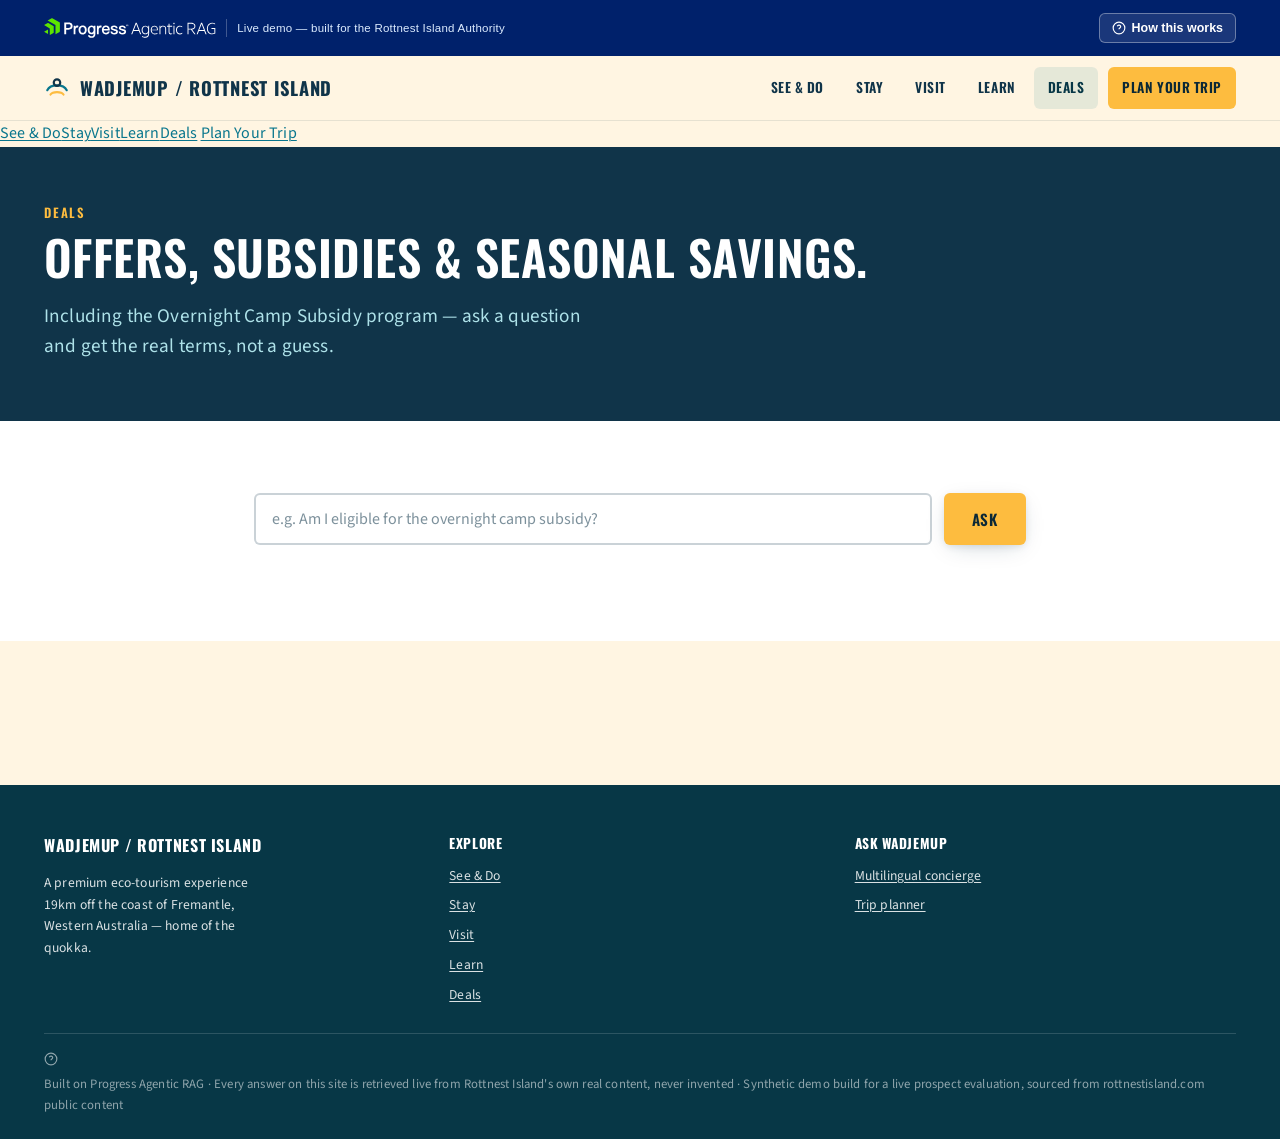
==== static/pages/deals.html @ bd9ebfb6 "Rottnest Island Authority demo: 4 verified ARAG heroes, Progress-branded chrome" ====
<!doctype html>
<html lang="en">
<head>
<meta charset="utf-8" />
<meta name="viewport" content="width=device-width, initial-scale=1" />
<title>Deals — Wadjemup / Rottnest Island</title>
<link rel="stylesheet" href="/static/brand/arag-tokens.css" />
<link rel="stylesheet" href="/static/brand/progress-header.css" />
<link rel="stylesheet" href="/static/css/rottnest.css" />
</head>
<body class="rw-body">

<section class="rw-section-navy" style="padding:56px 0 40px;">
  <div class="rw-container">
    <div class="rw-eyebrow" style="color:#FDBC3F;">Deals</div>
    <h1 class="rw-h1" style="color:white; margin-top:8px;">Offers, subsidies & seasonal savings.</h1>
    <p class="rw-lead" style="color:#AEE2E9; max-width:56ch;">Including the Overnight Camp Subsidy program — ask a question and get the real terms, not a guess.</p>
  </div>
</section>

<section class="rw-section rw-section-white">
  <div class="rw-container" style="max-width:820px;">
    <div class="rw-flex rw-gap-12">
      <input class="rw-input" id="rw-deals-q" placeholder="e.g. Am I eligible for the overnight camp subsidy?" />
      <button class="rw-btn rw-btn-primary" id="rw-deals-ask" type="button">Ask</button>
    </div>
    <div id="rw-deals-answer" class="rw-mt-24"></div>
  </div>
</section>

<section class="rw-section rw-section-sand">
  <div class="rw-container">
    <div id="rw-deals-grid" class="rw-grid rw-grid-3"></div>
  </div>
</section>

<script>window.RW_PAGE = {
  nav: 'deals',
  reveal: {
    title: 'How the Deals page works',
    what: 'Deals and subsidy questions are grounded in the island\'s own current offer and subsidy-program pages — the catalogue below lists them via /find, generated copy same as every other listing.',
    flow: [
      {label:'Your question'},
      {label:'ARAG /ask', detail:'scoped to real deals/subsidy pages'},
      {label:'Cited terms', detail:'never an invented price or eligibility rule'},
    ],
    why: 'Subsidy terms and offer conditions are exactly the kind of content that\'s costly to get wrong — grounding means the concierge can\'t improvise an eligibility rule that doesn\'t exist.',
  }
};</script>
<script src="/static/js/shared.js"></script>
<script src="/static/js/i18n.js"></script>
<script src="/static/js/ask-widget.js"></script>
<script>
  RWAsk.wire('#rw-deals-q', '#rw-deals-ask', '#rw-deals-answer', { getLang: () => 'en' });

  const grid = document.getElementById('rw-deals-grid');
  fetch('/api/catalog?q=' + encodeURIComponent('subsidy') + '&limit=20')
    .then(r => r.json())
    .then(async (subsidyData) => {
      const dealsRes = await fetch('/api/catalog?q=' + encodeURIComponent('deal') + '&limit=10');
      const dealsData = await dealsRes.json();
      const merged = [...dealsData.items, ...subsidyData.items];
      grid.innerHTML = merged.map(item => `
        <a href="/r/${item.resource_id}" class="rw-card rw-catalog-card rw-link-plain">
          <img class="rw-catalog-thumb" src="/api/thumbnail/${item.resource_id}" alt="${item.title}" loading="lazy" onerror="this.style.display='none'" />
          <div class="rw-catalog-body">
            <h3 class="rw-catalog-title">${item.title.replace(' | Rottnest Island','')}</h3>
            ${item.hook ? `<p class="rw-catalog-hook">${item.hook}</p>` : ''}
          </div>
        </a>
      `).join('') || '<p>No current deals content found.</p>';
    });
</script>
</body>
</html>
---- static/brand/arag-tokens.css ----
/* ==========================================================================
   Progress Agentic RAG — Brand Tokens
   Drop into any demo UI, HTML artifact, or landing page.
   Use the semantic tokens (--arag-*) rather than raw palette values so that
   contrast-safe pairings are preserved automatically.
   ========================================================================== */

:root {
  /* --- Raw palette: primary --- */
  --arag-blue-p1-shade: #00123C;  /* Blue P1 + 45% Shade */
  --arag-blue-p2:       #2B2BB2;  /* Pantone 2126 C */

  /* --- Raw palette: secondary --- */
  --arag-blue-p3:       #4B4BF7;  /* 2726 C */
  --arag-blue-p4:       #5777EA;  /* 2718 C */
  --arag-blue-p5:       #DCECFF;  /* 2708 C */
  --arag-green-p2:      #00B563;  /* 2251 C */
  --arag-green-p3:      #00D364;  /* 2420 C */
  --arag-green-s3:      #90EF8E;  /* 708 C  */
  --arag-green-s4:      #CDFFCA;  /* 7485 C */
  --arag-red-s3:        #FF9AA8;  /* 708 C  */
  --arag-yellow-s1:     #FFD000;  /* 109 C  */

  /* --- Raw palette: recommended backgrounds --- */
  --arag-blue-p1:       #00216B;  /* 281 C  */
  --arag-grey-s4:       #F4FAFF;

  /* --- Typography ---
     Progress Sans is TWO fonts. Display leads, Text supports.
     Arial is the only approved substitute — do not insert Helvetica,
     Inter, or a system stack as an intermediate fallback.
     Roboto Mono is for code only, never decorative. */
  --arag-font-display: "Progress Sans Display", Arial, sans-serif;
  --arag-font-text:    "Progress Sans Text", Arial, sans-serif;
  --arag-font-mono:    "Roboto Mono", monospace;

  --arag-size-display: 3.5rem;    /* 56px — Display */
  --arag-size-h1:      2.5rem;    /* 40px — Display */
  --arag-size-h2:      2rem;      /* 32px — Display */
  --arag-size-h3:      1.5rem;    /* 24px — Display */
  --arag-size-lead:    1.25rem;   /* 20px — Text; Display/Text switchover sits here */
  --arag-size-body-lg: 1.125rem;  /* 18px — Text */
  --arag-size-body:    1rem;      /* 16px — Text */
  --arag-size-caption: 0.875rem;  /* 14px — Text */

  /* Display tightens as it grows; Text loosens as it shrinks. */
  --arag-track-display: -0.02em;
  --arag-track-h1:      -0.015em;
  --arag-track-h2:      -0.01em;
  --arag-track-h3:      -0.005em;
  --arag-track-body:     0.01em;
  --arag-track-caption:  0.015em;

  --arag-lh-tight: 1.05;
  --arag-lh-head:  1.2;
  --arag-lh-body:  1.6;

  --arag-weight-light:   300;
  --arag-weight-regular: 400;
  --arag-weight-medium:  500;
  --arag-weight-bold:    700;

  /* --- Geometry: matches the Hex Loop isometric grid --- */
  --arag-angle: 30deg;
  --arag-radius: 6px;
  --arag-radius-lg: 12px;

  /* ======================================================================
     SEMANTIC TOKENS — LIGHT SURFACE (default)
     Every foreground token below clears WCAG AA on --arag-surface.
     Greens are deliberately absent from text roles: Green P2 is 2.56:1
     on this surface and Green P3 is 1.90:1. Both fail. They are fills only.
     ====================================================================== */
  --arag-surface:          var(--arag-grey-s4);
  --arag-surface-raised:   #FFFFFF;
  --arag-text:             #000000;                    /* 20.4:1 — type is black by default */
  --arag-text-muted:       #3D3D42;
  --arag-heading:          #000000;
  --arag-link:             var(--arag-blue-p2);        /*  9.55:1 — color as selective accent */
  --arag-border:           #C9D9EE;

  --arag-action-bg:        var(--arag-blue-p2);
  --arag-action-fg:        #FFFFFF;                    /* 10.04:1 */
  --arag-action-hover-bg:  var(--arag-blue-p1);

  --arag-action-alt-bg:    transparent;
  --arag-action-alt-fg:    var(--arag-blue-p2);
  --arag-action-alt-brd:   var(--arag-blue-p2);

  /* Decorative fills only — never text, never icon strokes, never borders */
  --arag-accent-fill:      var(--arag-green-p3);
  --arag-accent-fill-soft: var(--arag-green-s4);
  --arag-accent-fill-blue: var(--arag-blue-p5);

  /* Semantic states on light: dark text, tinted fill. Never rely on hue alone. */
  --arag-success-fg:       #00663A;
  --arag-success-bg:       var(--arag-green-s4);
  --arag-warning-fg:       #6B4E00;
  --arag-warning-bg:       #FFF3C2;
  --arag-error-fg:         #8C1F2E;
  --arag-error-bg:         #FFE3E7;
}

/* ========================================================================
   DARK SURFACE
   Apply to a section wrapper: <section class="arag-dark"> ... </section>
   This is where the greens earn their contrast — Green P3 is 7.34:1 here.
   ======================================================================== */
.arag-dark {
  --arag-surface:          var(--arag-blue-p1);
  --arag-surface-raised:   var(--arag-blue-p1-shade);
  --arag-text:             #FFFFFF;                    /* 14.69:1 — type is white by default */
  --arag-text-muted:       var(--arag-blue-p5);        /* 12.23:1 */
  --arag-heading:          #FFFFFF;
  --arag-link:             var(--arag-green-s3);       /* 10.44:1 */
  --arag-border:           #143A87;

  --arag-action-bg:        var(--arag-green-p3);
  --arag-action-fg:        var(--arag-blue-p1-shade);  /*  9.12:1 */
  --arag-action-hover-bg:  var(--arag-green-p2);

  --arag-action-alt-bg:    transparent;
  --arag-action-alt-fg:    var(--arag-blue-p5);
  --arag-action-alt-brd:   var(--arag-blue-p5);

  --arag-success-fg:       var(--arag-green-p3);       /*  7.34:1 */
  --arag-success-bg:       transparent;
  --arag-warning-fg:       var(--arag-yellow-s1);      /*  9.98:1 */
  --arag-warning-bg:       transparent;
  --arag-error-fg:         var(--arag-red-s3);         /*  7.30:1 */
  --arag-error-bg:         transparent;

  background: var(--arag-surface);
  color: var(--arag-text);
}

/* ========================================================================
   BASE ELEMENTS
   ======================================================================== */
body {
  font-family: var(--arag-font-text);
  font-size: var(--arag-size-body);
  letter-spacing: var(--arag-track-body);
  line-height: var(--arag-lh-body);
  background: var(--arag-surface);
  color: var(--arag-text);
  -webkit-font-smoothing: antialiased;
}

/* Headings use the Display face. Body, UI, captions use Text.
   Never mix the two inside one string. */
h1, h2, h3, h4 {
  font-family: var(--arag-font-display);
  color: var(--arag-heading);
  line-height: var(--arag-lh-head);
  margin: 0 0 0.5em;
}
h1 { font-size: var(--arag-size-h1); font-weight: var(--arag-weight-bold);   letter-spacing: var(--arag-track-h1); }
h2 { font-size: var(--arag-size-h2); font-weight: var(--arag-weight-medium); letter-spacing: var(--arag-track-h2); }
h3 { font-size: var(--arag-size-h3); font-weight: var(--arag-weight-medium); letter-spacing: var(--arag-track-h3); }

.arag-display {
  font-family: var(--arag-font-display);
  font-size: var(--arag-size-display);
  font-weight: var(--arag-weight-bold);
  line-height: var(--arag-lh-tight);
  letter-spacing: var(--arag-track-display);
  max-width: 14ch;   /* forces the tight stacked break used in brand assets */
}

/* Lead paragraph: Text face, Light weight. Do not pair Light with
   Regular inside the same block — adjacent weights never mix. */
.arag-lead {
  font-family: var(--arag-font-text);
  font-size: var(--arag-size-lead);
  font-weight: var(--arag-weight-light);
  line-height: 1.5;
}

.arag-caption {
  font-size: var(--arag-size-caption);
  letter-spacing: var(--arag-track-caption);
  line-height: 1.4;
  color: var(--arag-text-muted);
}

/* Roboto Mono is restricted to code, syntax, and CLI examples. */
code, pre, kbd, samp {
  font-family: var(--arag-font-mono);
  font-size: 0.875rem;
  line-height: 1.55;
}

a { color: var(--arag-link); text-decoration-thickness: 1px; text-underline-offset: 2px; }

.arag-btn {
  display: inline-block;
  padding: 0.75rem 1.5rem;
  font: var(--arag-weight-medium) var(--arag-size-body) / 1 var(--arag-font-text);
  border: 1px solid transparent;
  border-radius: var(--arag-radius);
  background: var(--arag-action-bg);
  color: var(--arag-action-fg);
  cursor: pointer;
  transition: background 0.15s ease;
}
.arag-btn:hover { background: var(--arag-action-hover-bg); }

.arag-btn--secondary {
  background: var(--arag-action-alt-bg);
  color: var(--arag-action-alt-fg);
  border-color: var(--arag-action-alt-brd);
}

.arag-card {
  background: var(--arag-surface-raised);
  border: 1px solid var(--arag-border);
  border-radius: var(--arag-radius-lg);
  padding: 1.5rem;
}

/* Visible focus is required — do not remove without an equivalent replacement */
:focus-visible { outline: 3px solid var(--arag-blue-p3); outline-offset: 2px; }

/* 30° diagonal field, matching the Hex Loop isometric grid.
   Used for hero sections in the reference brand assets. */
.arag-diagonal {
  background: linear-gradient(
    calc(90deg - var(--arag-angle)),
    var(--arag-blue-p1-shade) 0%,
    var(--arag-blue-p1-shade) 48%,
    var(--arag-blue-p2) 48%,
    var(--arag-blue-p2) 100%
  );
}

/* Progress Sans is proprietary and must not be redistributed. Load it only
   from an official Progress-supplied source in an authorized context; where
   that isn't possible the Arial fallback above is the compliant path.
   Do not bundle font files into shared repos or partner deliverables. */

/* ========================================================================
   LOGO
   Official artwork lives in assets/logos/ — reference those files, never
   redraw the lockup. The symbol green is #5CE500 (Progress corporate),
   NOT an Agentic RAG palette green.

   Minimum height and clear space are brand requirements, not suggestions.
   Clear space equals HALF the height of the Progress symbol: 0.422x the
   horizontal lockup height, 0.213x the stacked lockup height.
   The 75px minimum is the stricter of two conflicting published minimums
   (product-specific 75px vs. corporate 14px/46px) — use 75px.
   ======================================================================== */
--arag-logo-min-h: 75px;

.arag-logo-h,
.arag-logo-stacked {
  width: auto;
  display: block;
  height: var(--arag-logo-min-h);
  min-height: 75px;
}

/* Clear space is expressed in em so it scales with the logo height. */
.arag-logo-h       { margin: 0.422em; }
.arag-logo-stacked { margin: 0.213em; }

/* Legacy alias */
.arag-logo { min-height: 75px; height: 75px; width: auto; display: block; margin: 0.422em; }

/* ========================================================================
   HEX LOOP
   Official artwork lives in assets/hex-loop/hex-loop-rgb.svg — reference
   that file, never draw or approximate the device.

   The Hex Loop is ALWAYS cropped, bleeding off an edge of the layout.
   A complete hexagon sitting inside a slide or section is a violation.
   Crop at the container level, not by editing the SVG.
   ======================================================================== */

/* Generic crop container — overflow hidden, position relative.
   Place the Hex Loop SVG/img inside with position absolute, then
   shift it so part bleeds off the desired edge. */
.arag-hex-loop-crop {
  position: relative;
  overflow: hidden;
}

.arag-hex-loop-crop svg,
.arag-hex-loop-crop img {
  position: absolute;
  pointer-events: none;
}

/* Preset crops — use one of these on the container to position
   the Hex Loop toward a specific edge. Adjust width/top/left
   in your layout as needed; these are starting points. */
.arag-hex-loop-crop--right  svg,
.arag-hex-loop-crop--right  img { right: -30%; top: 10%;  width: 60%; }

.arag-hex-loop-crop--left   svg,
.arag-hex-loop-crop--left   img { left: -30%;  top: 10%;  width: 60%; }

.arag-hex-loop-crop--top-left svg,
.arag-hex-loop-crop--top-left img { left: -25%;  top: -25%; width: 55%; }

.arag-hex-loop-crop--bottom svg,
.arag-hex-loop-crop--bottom img { bottom: -30%; left: 20%; width: 60%; top: auto; }
---- static/brand/progress-header.css ----
/* Standing Progress Agentic RAG header (gate 2 / B2, layer 1) — always on top,
   every route. Built to progress-arag-branding tokens. Sits above the Rottnest
   Island Authority body experience beneath it. */

.progress-header {
  --progress-header-h: 56px;
  position: sticky;
  top: 0;
  z-index: 50;
  height: var(--progress-header-h);
  background: var(--arag-blue-p1);
  color: white;
  display: flex;
  align-items: center;
}
.progress-header-inner {
  width: 100%;
  max-width: 1240px;
  margin: 0 auto;
  padding: 0 24px;
  display: flex;
  align-items: center;
  justify-content: space-between;
  gap: 16px;
}
.progress-header-brand { display: flex; align-items: center; gap: 10px; }
.progress-header-logo { height: 20px; width: auto; display: block; }
.progress-header-tag {
  font-family: var(--arag-font-text);
  font-size: 0.72rem;
  color: var(--arag-blue-p5);
  letter-spacing: 0.02em;
  border-left: 1px solid rgba(255,255,255,0.25);
  padding-left: 10px;
  white-space: nowrap;
}
.progress-header-right { display: flex; align-items: center; gap: 10px; }
.progress-header-btn {
  display: inline-flex;
  align-items: center;
  gap: 6px;
  font-family: var(--arag-font-text);
  font-size: 0.78rem;
  font-weight: 600;
  color: white;
  background: rgba(255,255,255,0.1);
  border: 1px solid rgba(255,255,255,0.35);
  border-radius: 6px;
  padding: 7px 12px;
  cursor: pointer;
  white-space: nowrap;
}
.progress-header-btn:hover { background: rgba(255,255,255,0.2); }

@media (max-width: 640px) {
  .progress-header-tag { display: none; }
  .progress-header-btn span.progress-header-btn-label { display: none; }
  .progress-header-btn { padding: 7px 9px; }
}

/* --- Solution-architecture reveal modal (gate 11 / B12) --- */
.arag-reveal-overlay {
  position: fixed; inset: 0; background: rgba(0, 18, 60, 0.72);
  backdrop-filter: blur(4px); z-index: 200;
  display: none; align-items: flex-start; justify-content: center;
  padding: 40px 20px; overflow-y: auto;
}
.arag-reveal-overlay.rw-open { display: flex; }
.arag-reveal-modal {
  background: var(--arag-grey-s4);
  color: var(--arag-blue-p1-shade);
  border-radius: 16px;
  max-width: 760px;
  width: 100%;
  box-shadow: 0 30px 80px -20px rgba(0,0,0,0.5);
  overflow: hidden;
}
.arag-reveal-head {
  background: var(--arag-blue-p1);
  color: white;
  padding: 22px 28px;
  display: flex;
  align-items: center;
  justify-content: space-between;
  gap: 12px;
}
.arag-reveal-head h2 {
  font-family: var(--arag-font-display);
  font-size: 1.3rem;
  margin: 0;
}
.arag-reveal-close {
  background: rgba(255,255,255,0.12); border: none; color: white;
  width: 32px; height: 32px; border-radius: 8px; cursor: pointer; font-size: 1.1rem;
}
.arag-reveal-body { padding: 26px 28px 30px; }
.arag-reveal-section { margin-bottom: 22px; }
.arag-reveal-section h3 {
  font-family: var(--arag-font-display);
  font-size: 0.95rem;
  text-transform: uppercase;
  letter-spacing: 0.04em;
  color: var(--arag-blue-p2);
  margin: 0 0 8px;
}
.arag-reveal-section p { font-family: var(--arag-font-text); font-size: 0.95rem; line-height: 1.55; margin: 0; }
.arag-flow {
  display: flex; align-items: stretch; gap: 6px; flex-wrap: wrap;
  margin-top: 6px;
}
.arag-flow-step {
  flex: 1 1 120px;
  background: white;
  border: 1px solid var(--arag-blue-p5);
  border-radius: 10px;
  padding: 12px 14px;
  font-family: var(--arag-font-text);
  font-size: 0.82rem;
  position: relative;
}
.arag-flow-step .arag-flow-num {
  display: inline-flex; align-items: center; justify-content: center;
  width: 20px; height: 20px; border-radius: 50%;
  background: var(--arag-blue-p2); color: white; font-size: 0.68rem; font-weight: 700;
  margin-bottom: 6px;
}
.arag-flow-arrow { align-self: center; color: var(--arag-blue-p3); font-size: 1.1rem; flex: 0 0 auto; }
.arag-flow-step.arag-flow-active {
  border-color: var(--arag-green-p2);
  box-shadow: 0 0 0 2px var(--arag-green-s4);
}
@keyframes arag-flow-pulse { 0%,100% { box-shadow: 0 0 0 2px var(--arag-green-s4); } 50% { box-shadow: 0 0 0 5px var(--arag-green-s4); } }
.arag-flow-step.arag-flow-anim { animation: arag-flow-pulse 1.1s ease-in-out; }
.arag-reveal-badge {
  display: inline-flex; align-items: center; gap: 5px;
  font-family: var(--arag-font-text); font-size: 0.72rem; font-weight: 600;
  background: var(--arag-green-s4); color: #0a4d2c;
  padding: 3px 9px; border-radius: 999px; margin-top: 4px;
}
.arag-reveal-badge.arag-badge-gap { background: #FFE9C7; color: #7a4c04; }
---- static/css/rottnest.css ----
/* ==========================================================================
   Rottnest Island Authority — brand design system
   Faithful to rottnestisland.com's real palette/type/mood, rebuilt with our
   own imagery (no scraped photography/logo). This is the BODY brand — see
   brand/progress-header.css for the standing Progress Agentic RAG frame that
   sits above it on every route (gate 2 / B2).
   ========================================================================== */

@import url('https://fonts.googleapis.com/css2?family=Oswald:wght@400;500;600;700&family=Source+Sans+3:ital,wght@0,400;0,500;0,600;0,700;1,400&display=swap');

:root {
  /* --- Rottnest palette (real hex, captured from rottnestisland.com) --- */
  --rw-navy:        #103449;   /* body text / deep panels */
  --rw-teal:         #09768D;   /* secondary brand */
  --rw-teal-dark:    #0A4F65;   /* footer / dark panels */
  --rw-teal-darker:  #073746;
  --rw-sand:         #FFF5E2;   /* light sections */
  --rw-gold:         #FDBC3F;   /* primary CTA */
  --rw-orange:       #E47711;   /* secondary accent */
  --rw-teal-pale:    #AEE2E9;   /* line-art / wash */
  --rw-cyan:         #00B8BE;   /* accent */
  --rw-white:        #FFFFFF;
  --rw-ink:          #0B2836;   /* near-black for high-contrast text on sand */

  --rw-font-display: 'Oswald', 'Bebas Neue', Impact, sans-serif;
  --rw-font-body:    'Source Sans 3', 'Source Sans Pro', system-ui, sans-serif;

  --rw-radius-sm: 6px;
  --rw-radius-md: 10px;
  --rw-radius-lg: 18px;

  --rw-shadow-card: 0 6px 24px -8px rgba(16, 52, 73, 0.25), 0 2px 8px -2px rgba(16, 52, 73, 0.15);
  --rw-shadow-lift: 0 16px 40px -12px rgba(16, 52, 73, 0.35), 0 4px 12px -2px rgba(16, 52, 73, 0.2);

  --rw-container: 1240px;
}

* { box-sizing: border-box; }
html { scroll-behavior: smooth; }

body.rw-body {
  margin: 0;
  font-family: var(--rw-font-body);
  color: var(--rw-navy);
  background: var(--rw-sand);
  -webkit-font-smoothing: antialiased;
  line-height: 1.6;
}

.rw-h1, .rw-h2, .rw-h3, .rw-display, h1.rw-title, h2.rw-title, h3.rw-title {
  font-family: var(--rw-font-display);
  text-transform: uppercase;
  letter-spacing: 0.01em;
  font-weight: 600;
  line-height: 1.08;
  color: var(--rw-navy);
  margin: 0 0 0.4em;
}
.rw-display { font-size: clamp(2.4rem, 6vw, 4.6rem); font-weight: 700; letter-spacing: 0.005em; }
.rw-h1 { font-size: clamp(2rem, 4.4vw, 3rem); }
.rw-h2 { font-size: clamp(1.5rem, 3vw, 2.1rem); }
.rw-h3 { font-size: clamp(1.15rem, 2vw, 1.5rem); }

.rw-lead { font-size: 1.2rem; line-height: 1.55; color: var(--rw-teal-darker); }
.rw-body-text { font-size: 1rem; color: var(--rw-navy); }
.rw-eyebrow {
  font-family: var(--rw-font-display);
  text-transform: uppercase;
  letter-spacing: 0.14em;
  font-size: 0.8rem;
  font-weight: 600;
  color: var(--rw-orange);
}

a { color: var(--rw-teal); }
a.rw-link-plain { color: inherit; text-decoration: none; }

.rw-container { max-width: var(--rw-container); margin: 0 auto; padding: 0 24px; }
@media (max-width: 640px) { .rw-container { padding: 0 16px; } }

/* --- Buttons: limited rounding, high contrast, Progress-adjacent discipline
   applied to the Rottnest palette (B20) --- */
.rw-btn {
  display: inline-flex;
  align-items: center;
  gap: 8px;
  font-family: var(--rw-font-display);
  text-transform: uppercase;
  letter-spacing: 0.05em;
  font-weight: 600;
  font-size: 0.95rem;
  padding: 13px 26px;
  border-radius: var(--rw-radius-sm);
  border: 2px solid transparent;
  cursor: pointer;
  text-decoration: none;
  transition: transform 0.15s ease, box-shadow 0.15s ease, background 0.15s ease;
  white-space: nowrap;
}
.rw-btn:hover { transform: translateY(-1px); }
.rw-btn:active { transform: translateY(0); }
.rw-btn-primary { background: var(--rw-gold); color: var(--rw-ink); box-shadow: var(--rw-shadow-card); }
.rw-btn-primary:hover { background: #ffc85c; box-shadow: var(--rw-shadow-lift); }
.rw-btn-secondary { background: var(--rw-navy); color: var(--rw-white); }
.rw-btn-secondary:hover { background: var(--rw-teal-darker); }
.rw-btn-outline { background: transparent; border-color: var(--rw-navy); color: var(--rw-navy); }
.rw-btn-outline:hover { background: var(--rw-navy); color: var(--rw-white); }
.rw-btn-outline-light { background: transparent; border-color: rgba(255,255,255,0.7); color: var(--rw-white); }
.rw-btn-outline-light:hover { background: rgba(255,255,255,0.14); }
.rw-btn-sm { padding: 9px 18px; font-size: 0.82rem; }

/* --- Inputs: legible always (B20.2) --- */
.rw-input, .rw-select, .rw-textarea {
  font-family: var(--rw-font-body);
  font-size: 1rem;
  color: var(--rw-ink);
  background: var(--rw-white);
  border: 2px solid rgba(16, 52, 73, 0.22);
  border-radius: var(--rw-radius-sm);
  padding: 12px 16px;
  width: 100%;
}
.rw-input::placeholder, .rw-textarea::placeholder { color: rgba(16, 52, 73, 0.55); }
.rw-input:focus, .rw-select:focus, .rw-textarea:focus {
  outline: none;
  border-color: var(--rw-teal);
  box-shadow: 0 0 0 3px rgba(9, 118, 141, 0.18);
}

/* --- Cards --- */
.rw-card {
  background: var(--rw-white);
  border-radius: var(--rw-radius-md);
  box-shadow: var(--rw-shadow-card);
  overflow: hidden;
  transition: transform 0.18s ease, box-shadow 0.18s ease;
}
.rw-card:hover { transform: translateY(-4px); box-shadow: var(--rw-shadow-lift); }

.rw-chip {
  display: inline-flex;
  align-items: center;
  font-size: 0.72rem;
  font-weight: 600;
  letter-spacing: 0.03em;
  text-transform: uppercase;
  padding: 4px 10px;
  border-radius: 999px;
  background: var(--rw-teal-pale);
  color: var(--rw-teal-darker);
}
.rw-chip-gold { background: rgba(253, 188, 63, 0.25); color: #7a4c04; }

/* --- Island line-art motif (recurring decorative device) --- */
.rw-motif {
  position: absolute;
  opacity: 0.16;
  pointer-events: none;
}

/* --- Sections --- */
.rw-section { padding: 72px 0; }
.rw-section-dark { background: var(--rw-teal-darker); color: var(--rw-white); }
.rw-section-dark .rw-h1, .rw-section-dark .rw-h2, .rw-section-dark .rw-h3 { color: var(--rw-white); }
.rw-section-navy { background: var(--rw-navy); color: var(--rw-white); }
.rw-section-navy .rw-h1, .rw-section-navy .rw-h2, .rw-section-navy .rw-h3 { color: var(--rw-white); }
.rw-section-sand { background: var(--rw-sand); }
.rw-section-white { background: var(--rw-white); }

@media (max-width: 640px) { .rw-section { padding: 44px 0; } }

/* --- Nav --- */
.rw-nav {
  position: sticky;
  top: var(--progress-header-h, 56px);
  z-index: 40;
  background: rgba(255, 245, 226, 0.94);
  backdrop-filter: blur(10px);
  -webkit-backdrop-filter: blur(10px);
  border-bottom: 1px solid rgba(16, 52, 73, 0.1);
}
.rw-nav-inner { display: flex; align-items: center; justify-content: space-between; height: 64px; }
.rw-nav-brand { display: flex; align-items: center; gap: 10px; font-family: var(--rw-font-display); font-weight: 700; text-transform: uppercase; letter-spacing: 0.04em; font-size: 1.15rem; color: var(--rw-navy); text-decoration: none; }
.rw-nav-links { display: flex; align-items: center; gap: 4px; list-style: none; margin: 0; padding: 0; }
.rw-nav-links a {
  display: block;
  padding: 10px 14px;
  font-family: var(--rw-font-display);
  text-transform: uppercase;
  letter-spacing: 0.04em;
  font-size: 0.85rem;
  font-weight: 600;
  color: var(--rw-navy);
  text-decoration: none;
  border-radius: var(--rw-radius-sm);
}
.rw-nav-links a:hover, .rw-nav-links a.rw-active { background: rgba(9, 118, 141, 0.1); color: var(--rw-teal-darker); }
.rw-nav-links a.rw-cta { background: var(--rw-gold); color: var(--rw-ink); margin-left: 6px; }
.rw-nav-links a.rw-cta:hover { background: #ffc85c; }
.rw-nav-toggle { display: none; }

@media (max-width: 900px) {
  .rw-nav-links-desktop { display: none; }
  .rw-nav-toggle { display: flex; background: none; border: none; cursor: pointer; padding: 8px; color: var(--rw-navy); }
  .rw-mobile-menu {
    position: fixed;
    inset: 0;
    top: calc(var(--progress-header-h, 56px) + 64px);
    background: var(--rw-sand);
    z-index: 60;
    display: none;
    flex-direction: column;
    padding: 20px;
    overflow-y: auto;
  }
  .rw-mobile-menu.rw-open { display: flex; }
  .rw-mobile-menu a {
    font-family: var(--rw-font-display);
    text-transform: uppercase;
    letter-spacing: 0.04em;
    font-size: 1.3rem;
    font-weight: 600;
    color: var(--rw-navy);
    text-decoration: none;
    padding: 16px 8px;
    border-bottom: 1px solid rgba(16,52,73,0.12);
  }
  .rw-mobile-menu a.rw-cta { background: var(--rw-gold); color: var(--rw-ink); border-radius: var(--rw-radius-sm); text-align: center; margin-top: 12px; border-bottom: none; }
}

/* --- Footer --- */
.rw-footer { background: var(--rw-teal-darker); color: rgba(255,255,255,0.85); padding: 48px 0 24px; }
.rw-footer a { color: rgba(255,255,255,0.85); }
.rw-footer-credit {
  border-top: 1px solid rgba(255,255,255,0.15);
  margin-top: 28px;
  padding-top: 18px;
  font-size: 0.8rem;
  color: rgba(255,255,255,0.55);
  display: flex;
  align-items: center;
  gap: 8px;
  flex-wrap: wrap;
}

/* --- Grids --- */
.rw-grid { display: grid; gap: 24px; }
.rw-grid-2 { grid-template-columns: repeat(2, 1fr); }
.rw-grid-3 { grid-template-columns: repeat(3, 1fr); }
.rw-grid-4 { grid-template-columns: repeat(4, 1fr); }
@media (max-width: 960px) { .rw-grid-4 { grid-template-columns: repeat(2, 1fr); } .rw-grid-3 { grid-template-columns: repeat(2, 1fr); } }
@media (max-width: 640px) { .rw-grid-2, .rw-grid-3, .rw-grid-4 { grid-template-columns: 1fr; } }

/* --- Catalogue card (B10) --- */
.rw-catalog-card { display: flex; flex-direction: column; }
.rw-catalog-thumb { width: 100%; aspect-ratio: 16/10; object-fit: cover; background: var(--rw-teal-pale); display: block; }
.rw-catalog-body { padding: 16px 18px 18px; display: flex; flex-direction: column; gap: 8px; flex: 1; }
.rw-catalog-title { font-family: var(--rw-font-display); font-weight: 600; font-size: 1.05rem; text-transform: none; letter-spacing: 0; color: var(--rw-navy); margin: 0; }
.rw-catalog-hook { font-size: 0.92rem; color: var(--rw-teal-darker); margin: 0; }
.rw-catalog-highlights { margin: 4px 0 0; padding: 0; list-style: none; font-size: 0.85rem; color: var(--rw-navy); display: flex; flex-direction: column; gap: 3px; }
.rw-catalog-highlights li::before { content: '— '; color: var(--rw-orange); }
.rw-catalog-chips { display: flex; flex-wrap: wrap; gap: 6px; margin-top: 8px; }

/* --- Answer / assistant panel --- */
.rw-answer-panel {
  background: var(--rw-white);
  border-radius: var(--rw-radius-lg);
  box-shadow: var(--rw-shadow-card);
  padding: 28px;
  width: 100%;
}
.rw-answer-text { font-size: 1.08rem; line-height: 1.65; color: var(--rw-navy); }
.rw-answer-text p { margin: 0 0 0.9em; }
.rw-answer-text strong { color: var(--rw-teal-darker); }
.rw-sources-row {
  display: grid;
  grid-template-columns: repeat(auto-fill, minmax(220px, 1fr));
  gap: 14px;
  margin-top: 20px;
  width: 100%;
}
.rw-source-tile {
  display: block;
  background: var(--rw-sand);
  border: 1px solid rgba(16,52,73,0.1);
  border-radius: var(--rw-radius-md);
  padding: 12px 14px;
  text-decoration: none;
  color: var(--rw-navy);
  transition: box-shadow 0.15s ease, transform 0.15s ease;
}
.rw-source-tile:hover { box-shadow: var(--rw-shadow-card); transform: translateY(-2px); }
.rw-source-tile .rw-source-num {
  display: inline-flex; align-items: center; justify-content: center;
  width: 22px; height: 22px; border-radius: 50%;
  background: var(--rw-teal); color: white; font-size: 0.72rem; font-weight: 700;
  margin-bottom: 8px;
}
.rw-source-tile .rw-source-title { font-size: 0.88rem; font-weight: 600; line-height: 1.3; }

/* --- Highlighted passage on the source viewer (B23) --- */
.rw-highlight { background: rgba(253, 188, 63, 0.45); border-radius: 3px; padding: 0 2px; scroll-margin-top: 140px; }

/* --- Persona picker (See & Do) --- */
.rw-persona-row { display: flex; flex-wrap: wrap; gap: 10px; }
.rw-persona-pill {
  font-family: var(--rw-font-display);
  text-transform: uppercase;
  letter-spacing: 0.03em;
  font-size: 0.82rem;
  font-weight: 600;
  padding: 11px 18px;
  border-radius: 999px;
  border: 2px solid var(--rw-navy);
  background: transparent;
  color: var(--rw-navy);
  cursor: pointer;
}
.rw-persona-pill.rw-active { background: var(--rw-navy); color: var(--rw-white); }

/* --- Manual journey stepper (B15: manual by default) --- */
.rw-stepper { display: flex; align-items: center; gap: 8px; margin-top: 18px; }
.rw-stepper button {
  background: var(--rw-navy); color: white; border: none; border-radius: var(--rw-radius-sm);
  width: 40px; height: 40px; font-size: 1.2rem; cursor: pointer;
}
.rw-stepper button:disabled { opacity: 0.35; cursor: not-allowed; }
.rw-stepper .rw-step-dots { display: flex; gap: 6px; }
.rw-stepper .rw-dot { width: 8px; height: 8px; border-radius: 50%; background: rgba(16,52,73,0.25); }
.rw-stepper .rw-dot.rw-dot-active { background: var(--rw-orange); }

/* --- Utility --- */
.rw-flex { display: flex; }
.rw-flex-col { display: flex; flex-direction: column; }
.rw-items-center { align-items: center; }
.rw-justify-between { justify-content: space-between; }
.rw-gap-8 { gap: 8px; } .rw-gap-12 { gap: 12px; } .rw-gap-16 { gap: 16px; } .rw-gap-24 { gap: 24px; }
.rw-mt-16 { margin-top: 16px; } .rw-mt-24 { margin-top: 24px; } .rw-mt-32 { margin-top: 32px; }
.rw-relative { position: relative; }
.rw-skeleton { background: linear-gradient(90deg, rgba(16,52,73,0.06) 25%, rgba(16,52,73,0.12) 37%, rgba(16,52,73,0.06) 63%); background-size: 400% 100%; animation: rw-shimmer 1.4s ease infinite; border-radius: var(--rw-radius-sm); }
@keyframes rw-shimmer { 0% { background-position: 100% 50%; } 100% { background-position: 0 50%; } }

.rw-visually-hidden { position: absolute; width: 1px; height: 1px; overflow: hidden; clip: rect(0,0,0,0); white-space: nowrap; }

.rw-synthetic-note { font-size: 0.72rem; color: rgba(16,52,73,0.55); }
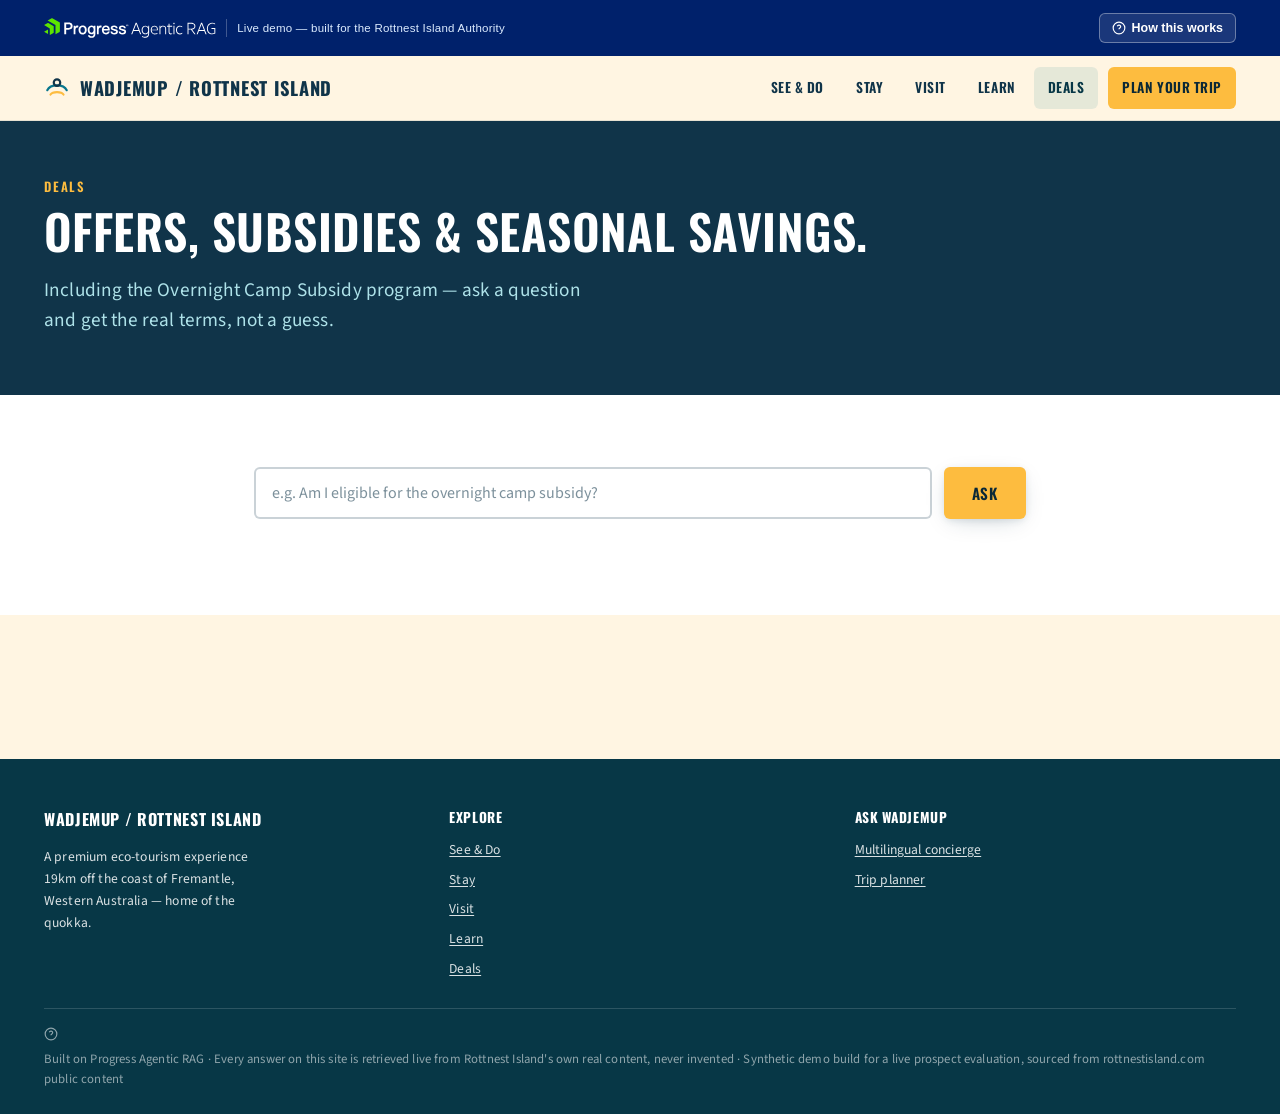
==== commit 7a1a1e4d: "Fix endpoint-name leak: lazy-fetch reveal content server-side, rename /api/ask and ask-widget.js to " ====
--- a/static/pages/deals.html
+++ b/static/pages/deals.html
@@ -34,22 +34,10 @@
   </div>
 </section>
 
-<script>window.RW_PAGE = {
-  nav: 'deals',
-  reveal: {
-    title: 'How the Deals page works',
-    what: 'Deals and subsidy questions are grounded in the island\'s own current offer and subsidy-program pages — the catalogue below lists them via /find, generated copy same as every other listing.',
-    flow: [
-      {label:'Your question'},
-      {label:'ARAG /ask', detail:'scoped to real deals/subsidy pages'},
-      {label:'Cited terms', detail:'never an invented price or eligibility rule'},
-    ],
-    why: 'Subsidy terms and offer conditions are exactly the kind of content that\'s costly to get wrong — grounding means the concierge can\'t improvise an eligibility rule that doesn\'t exist.',
-  }
-};</script>
+<script>window.RW_PAGE = { nav: 'deals', revealKey: 'deals' };</script>
 <script src="/static/js/shared.js"></script>
 <script src="/static/js/i18n.js"></script>
-<script src="/static/js/ask-widget.js"></script>
+<script src="/static/js/assistant-widget.js"></script>
 <script>
   RWAsk.wire('#rw-deals-q', '#rw-deals-ask', '#rw-deals-answer', { getLang: () => 'en' });
 
--- a/static/css/rottnest.css
+++ b/static/css/rottnest.css
@@ -199,20 +199,23 @@
 .rw-nav-links a.rw-cta:hover { background: #ffc85c; }
 .rw-nav-toggle { display: none; }
 
+/* Base rule (not just inside the media query) so the mobile menu never
+   affects desktop layout regardless of viewport-crossing timing. */
+.rw-mobile-menu {
+  position: fixed;
+  inset: 0;
+  top: calc(var(--progress-header-h, 56px) + 64px);
+  background: var(--rw-sand);
+  z-index: 60;
+  display: none;
+  flex-direction: column;
+  padding: 20px;
+  overflow-y: auto;
+}
+
 @media (max-width: 900px) {
   .rw-nav-links-desktop { display: none; }
   .rw-nav-toggle { display: flex; background: none; border: none; cursor: pointer; padding: 8px; color: var(--rw-navy); }
-  .rw-mobile-menu {
-    position: fixed;
-    inset: 0;
-    top: calc(var(--progress-header-h, 56px) + 64px);
-    background: var(--rw-sand);
-    z-index: 60;
-    display: none;
-    flex-direction: column;
-    padding: 20px;
-    overflow-y: auto;
-  }
   .rw-mobile-menu.rw-open { display: flex; }
   .rw-mobile-menu a {
     font-family: var(--rw-font-display);
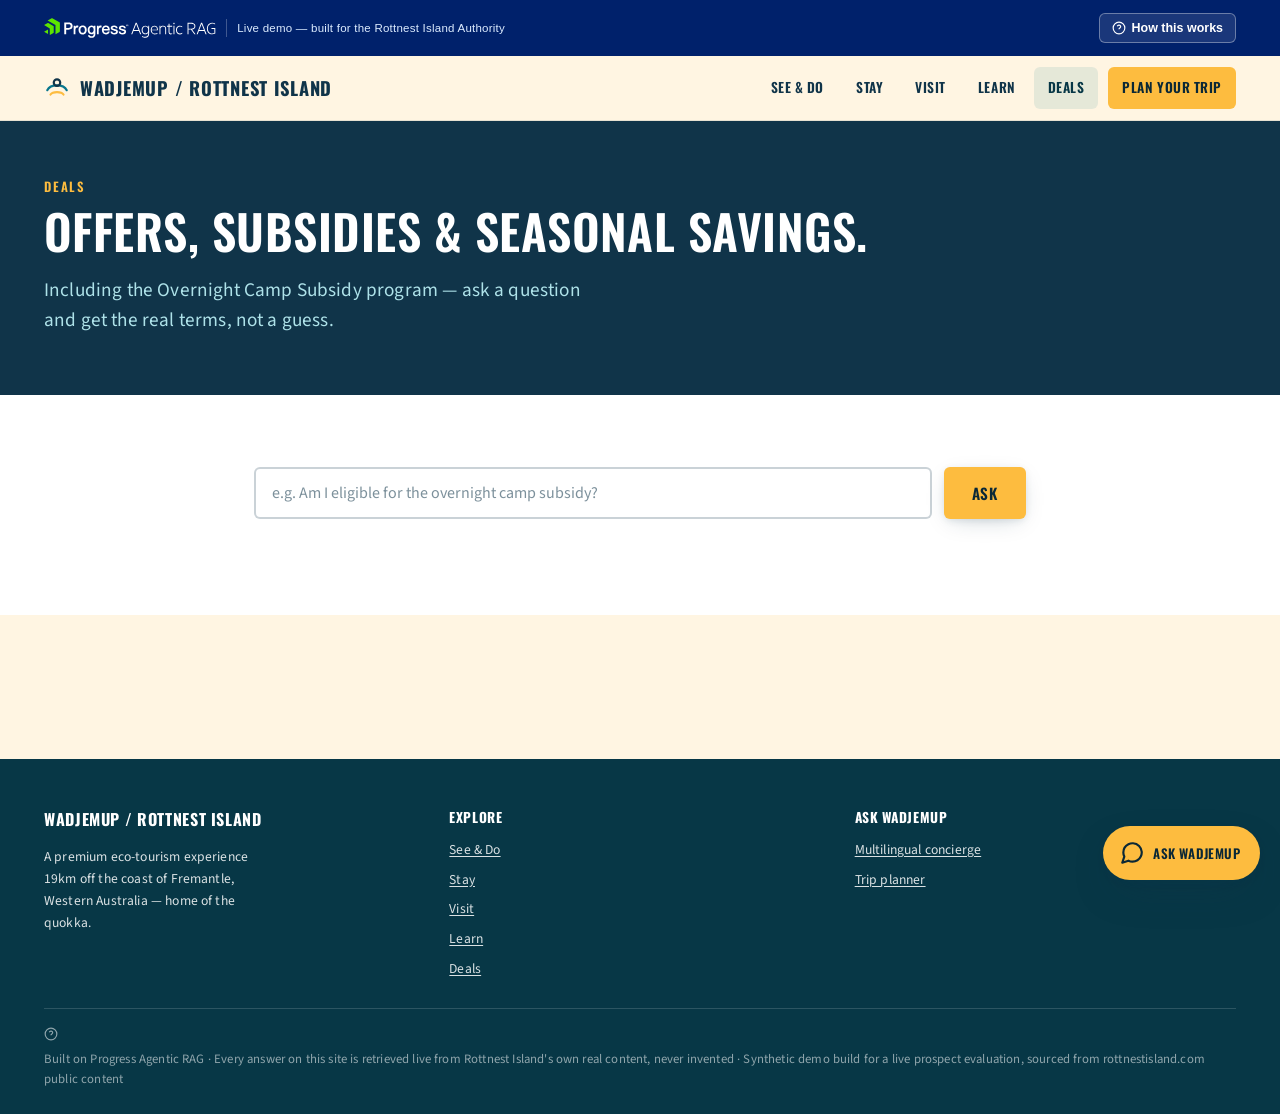
==== commit 40f9c990: "Add persistent multi-turn chat widget with real ARAG context threading, fix language-chip listener-o" ====
--- a/static/pages/deals.html
+++ b/static/pages/deals.html
@@ -38,8 +38,9 @@
 <script src="/static/js/shared.js"></script>
 <script src="/static/js/i18n.js"></script>
 <script src="/static/js/assistant-widget.js"></script>
+<script src="/static/js/chat-widget.js"></script>
 <script>
-  RWAsk.wire('#rw-deals-q', '#rw-deals-ask', '#rw-deals-answer', { getLang: () => 'en' });
+  RWAsk.wire('#rw-deals-q', '#rw-deals-ask', '#rw-deals-answer', { getLang: () => 'en', voice: true });
 
   const grid = document.getElementById('rw-deals-grid');
   fetch('/api/catalog?q=' + encodeURIComponent('subsidy') + '&limit=20')
--- a/static/css/rottnest.css
+++ b/static/css/rottnest.css
@@ -264,6 +264,31 @@
 .rw-catalog-highlights li::before { content: '— '; color: var(--rw-orange); }
 .rw-catalog-chips { display: flex; flex-wrap: wrap; gap: 6px; margin-top: 8px; }
 
+/* --- Prominent voice control (GM feedback, 27 Aug 2026: was undiscoverable
+   as a small outline button after the sources — now a filled pill directly
+   under every answer, one tap, impossible to miss). --- */
+.rw-voice-btn-prominent {
+  display: inline-flex;
+  align-items: center;
+  gap: 8px;
+  background: var(--rw-gold);
+  color: var(--rw-ink);
+  border: none;
+  border-radius: 999px;
+  padding: 10px 18px;
+  font-family: var(--rw-font-display);
+  font-weight: 700;
+  text-transform: uppercase;
+  letter-spacing: 0.03em;
+  font-size: 0.82rem;
+  cursor: pointer;
+  margin-top: 16px;
+  box-shadow: var(--rw-shadow-card);
+}
+.rw-voice-btn-prominent:hover { background: #ffc85c; }
+.rw-voice-btn-prominent:disabled { opacity: 0.75; cursor: default; }
+.rw-voice-icon { font-size: 1rem; }
+
 /* --- Answer / assistant panel --- */
 .rw-answer-panel {
   background: var(--rw-white);
@@ -346,3 +371,182 @@
 .rw-visually-hidden { position: absolute; width: 1px; height: 1px; overflow: hidden; clip: rect(0,0,0,0); white-space: nowrap; }
 
 .rw-synthetic-note { font-size: 0.72rem; color: rgba(16,52,73,0.55); }
+
+/* ==========================================================================
+   Persistent conversational chat widget (GM revision, 27 Aug 2026)
+   ========================================================================== */
+#rw-chat-fab {
+  position: fixed;
+  right: 20px;
+  bottom: 20px;
+  z-index: 90;
+  display: flex;
+  align-items: center;
+  gap: 8px;
+  background: var(--rw-gold);
+  color: var(--rw-ink);
+  border: none;
+  border-radius: 999px;
+  padding: 14px 20px 14px 16px;
+  box-shadow: var(--rw-shadow-lift);
+  cursor: pointer;
+  font-family: var(--rw-font-display);
+  font-weight: 600;
+  text-transform: uppercase;
+  letter-spacing: 0.03em;
+  font-size: 0.82rem;
+  transition: transform 0.15s ease, background 0.15s ease;
+}
+#rw-chat-fab:hover { background: #ffc85c; transform: translateY(-2px); }
+#rw-chat-fab.rw-chat-fab-open { background: var(--rw-navy); color: white; }
+#rw-chat-fab-label { white-space: nowrap; }
+
+.rw-chat-panel {
+  position: fixed;
+  right: 20px;
+  bottom: 92px;
+  z-index: 95;
+  width: min(400px, calc(100vw - 40px));
+  height: min(600px, calc(100vh - 132px));
+  background: var(--rw-sand);
+  border-radius: var(--rw-radius-lg);
+  box-shadow: var(--rw-shadow-lift);
+  display: none;
+  flex-direction: column;
+  overflow: hidden;
+  border: 1px solid rgba(16,52,73,0.12);
+}
+.rw-chat-panel.rw-open { display: flex; }
+
+.rw-chat-head {
+  background: var(--rw-navy);
+  color: white;
+  padding: 14px 16px;
+  display: flex;
+  align-items: center;
+  justify-content: space-between;
+  gap: 8px;
+  flex-shrink: 0;
+}
+.rw-chat-head-title {
+  font-family: var(--rw-font-display);
+  text-transform: uppercase;
+  letter-spacing: 0.03em;
+  font-weight: 600;
+  font-size: 0.9rem;
+  display: flex;
+  align-items: center;
+  gap: 8px;
+}
+.rw-chat-dot { width: 8px; height: 8px; border-radius: 50%; background: #4ade80; display: inline-block; }
+.rw-chat-head-actions { display: flex; align-items: center; gap: 6px; }
+.rw-chat-langs { display: flex; gap: 3px; }
+.rw-chat-lang-pill {
+  font-family: var(--rw-font-text);
+  font-size: 0.68rem;
+  font-weight: 600;
+  padding: 4px 7px;
+  border-radius: 999px;
+  border: 1px solid rgba(255,255,255,0.4);
+  background: transparent;
+  color: white;
+  cursor: pointer;
+}
+.rw-chat-lang-pill.rw-active { background: rgba(255,255,255,0.28); border-color: white; }
+.rw-chat-icon-btn {
+  background: rgba(255,255,255,0.12);
+  border: none;
+  color: white;
+  width: 28px;
+  height: 28px;
+  border-radius: 7px;
+  cursor: pointer;
+  font-size: 0.95rem;
+  flex-shrink: 0;
+}
+.rw-chat-icon-btn:hover { background: rgba(255,255,255,0.24); }
+
+.rw-chat-messages {
+  flex: 1;
+  overflow-y: auto;
+  padding: 16px;
+  display: flex;
+  flex-direction: column;
+  gap: 12px;
+}
+.rw-chat-welcome { font-size: 0.88rem; color: var(--rw-teal-darker); background: white; border-radius: var(--rw-radius-md); padding: 14px; box-shadow: var(--rw-shadow-card); }
+.rw-chat-welcome-sub { font-size: 0.78rem; color: var(--rw-teal); margin-top: 8px; }
+.rw-chat-msg { display: flex; flex-direction: column; max-width: 88%; }
+.rw-chat-msg-user { align-self: flex-end; align-items: flex-end; }
+.rw-chat-msg-bot { align-self: flex-start; align-items: flex-start; }
+.rw-chat-bubble {
+  border-radius: 14px;
+  padding: 10px 14px;
+  font-size: 0.9rem;
+  line-height: 1.5;
+}
+.rw-chat-msg-user .rw-chat-bubble { background: var(--rw-navy); color: white; border-bottom-right-radius: 4px; }
+.rw-chat-msg-bot .rw-chat-bubble { background: white; color: var(--rw-navy); box-shadow: var(--rw-shadow-card); border-bottom-left-radius: 4px; }
+.rw-chat-bubble p { margin: 0 0 0.6em; }
+.rw-chat-bubble p:last-child { margin-bottom: 0; }
+.rw-chat-bubble a { color: var(--rw-teal); }
+
+.rw-chat-typing { display: flex; gap: 4px; padding: 14px; }
+.rw-chat-typing span { width: 6px; height: 6px; border-radius: 50%; background: rgba(16,52,73,0.35); animation: rw-chat-bounce 1.2s infinite ease-in-out; }
+.rw-chat-typing span:nth-child(2) { animation-delay: 0.15s; }
+.rw-chat-typing span:nth-child(3) { animation-delay: 0.3s; }
+@keyframes rw-chat-bounce { 0%, 80%, 100% { transform: translateY(0); opacity: 0.5; } 40% { transform: translateY(-4px); opacity: 1; } }
+
+.rw-chat-actions { margin-top: 6px; display: flex; flex-direction: column; gap: 6px; width: 100%; }
+.rw-chat-voice-btn {
+  align-self: flex-start;
+  background: var(--rw-teal-pale);
+  color: var(--rw-teal-darker);
+  border: none;
+  border-radius: 999px;
+  padding: 6px 12px;
+  font-size: 0.76rem;
+  font-weight: 700;
+  cursor: pointer;
+}
+.rw-chat-voice-btn:hover { background: #96d5db; }
+.rw-chat-sources { display: flex; flex-direction: column; gap: 4px; }
+.rw-chat-source-chip {
+  font-size: 0.74rem;
+  color: var(--rw-teal-darker);
+  background: white;
+  border: 1px solid rgba(16,52,73,0.12);
+  border-radius: 8px;
+  padding: 6px 10px;
+  text-decoration: none;
+  display: block;
+}
+.rw-chat-source-chip:hover { box-shadow: var(--rw-shadow-card); }
+
+.rw-chat-input-row {
+  flex-shrink: 0;
+  display: flex;
+  gap: 8px;
+  padding: 12px;
+  background: white;
+  border-top: 1px solid rgba(16,52,73,0.1);
+}
+.rw-chat-input-row .rw-input { flex: 1; }
+
+@media (max-width: 640px) {
+  #rw-chat-fab-label { display: none; }
+  /* Small, corner-hugging circle (44px — WCAG minimum touch target, no
+     larger) so the smallest possible footprint sits over scrolling content —
+     the same trade-off every persistent chat launcher makes, minimised. */
+  #rw-chat-fab { padding: 11px; right: 14px; bottom: 14px; }
+  .rw-chat-panel {
+    right: 0;
+    left: 0;
+    bottom: 0;
+    top: 0;
+    width: 100%;
+    height: 100%;
+    border-radius: 0;
+  }
+}
+
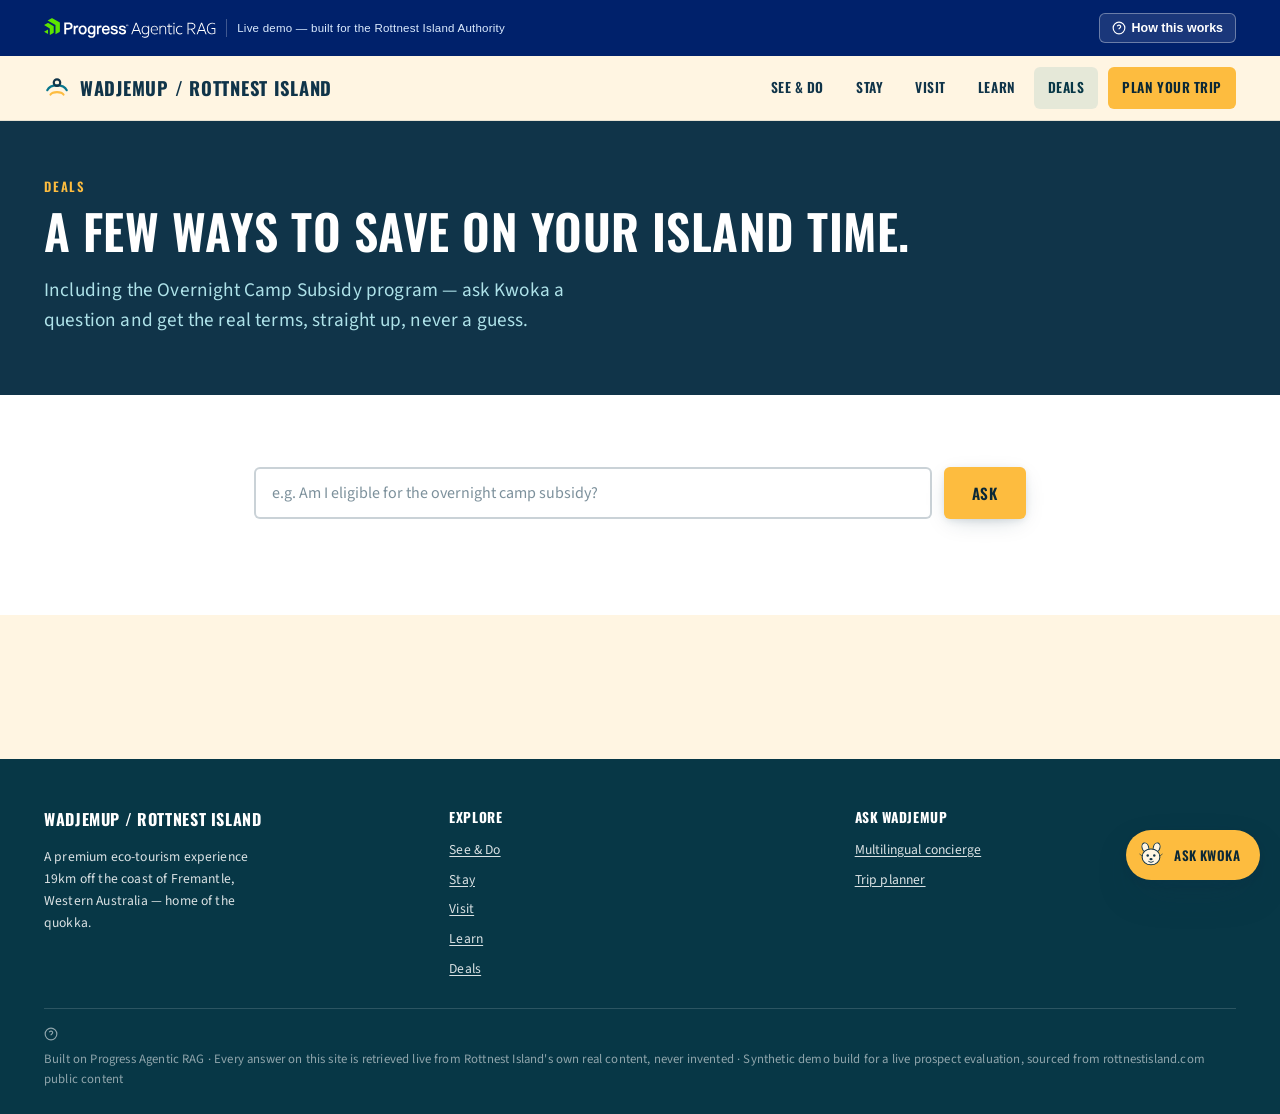
==== commit 9f4fa26a: "WA-tourist warmth: warm local search-config prompt + Kwoka the quokka concierge, genuine relaxed AU " ====
--- a/static/pages/deals.html
+++ b/static/pages/deals.html
@@ -13,8 +13,8 @@
 <section class="rw-section-navy" style="padding:56px 0 40px;">
   <div class="rw-container">
     <div class="rw-eyebrow" style="color:#FDBC3F;">Deals</div>
-    <h1 class="rw-h1" style="color:white; margin-top:8px;">Offers, subsidies & seasonal savings.</h1>
-    <p class="rw-lead" style="color:#AEE2E9; max-width:56ch;">Including the Overnight Camp Subsidy program — ask a question and get the real terms, not a guess.</p>
+    <h1 class="rw-h1" style="color:white; margin-top:8px;">A few ways to save on your island time.</h1>
+    <p class="rw-lead" style="color:#AEE2E9; max-width:56ch;">Including the Overnight Camp Subsidy program — ask Kwoka a question and get the real terms, straight up, never a guess.</p>
   </div>
 </section>
 
--- a/static/css/rottnest.css
+++ b/static/css/rottnest.css
@@ -264,6 +264,36 @@
 .rw-catalog-highlights li::before { content: '— '; color: var(--rw-orange); }
 .rw-catalog-chips { display: flex; flex-wrap: wrap; gap: 6px; margin-top: 8px; }
 
+/* --- Language dropdown (replaces the old chip row everywhere, GM revision
+   27 Aug 2026 — one switching pattern, not several). Base `.rw-lang-select`
+   sits on white/light card backgrounds; `.rw-lang-select-dark` is the
+   high-contrast variant for navy hero sections and the chat header. Both
+   stay well clear of B20's faint-control/faint-text failure. --- */
+.rw-lang-select {
+  font-family: var(--rw-font-text);
+  font-size: 0.85rem;
+  font-weight: 600;
+  color: var(--rw-ink);
+  background: white;
+  border: 2px solid var(--rw-navy);
+  border-radius: var(--rw-radius-sm);
+  padding: 8px 30px 8px 12px;
+  cursor: pointer;
+  appearance: none;
+  background-image: url("data:image/svg+xml,%3Csvg xmlns='http://www.w3.org/2000/svg' width='14' height='14' viewBox='0 0 24 24' fill='none' stroke='%23103449' stroke-width='2.5'%3E%3Cpolyline points='6 9 12 15 18 9'/%3E%3C/svg%3E");
+  background-repeat: no-repeat;
+  background-position: right 10px center;
+}
+.rw-lang-select-dark {
+  background-color: rgba(255,255,255,0.12);
+  border: 2px solid rgba(255,255,255,0.55);
+  color: white;
+  background-image: url("data:image/svg+xml,%3Csvg xmlns='http://www.w3.org/2000/svg' width='14' height='14' viewBox='0 0 24 24' fill='none' stroke='%23ffffff' stroke-width='2.5'%3E%3Cpolyline points='6 9 12 15 18 9'/%3E%3C/svg%3E");
+  background-repeat: no-repeat;
+  background-position: right 10px center;
+}
+.rw-lang-select-dark option { color: var(--rw-ink); }
+
 /* --- Prominent voice control (GM feedback, 27 Aug 2026: was undiscoverable
    as a small outline button after the sources — now a filled pill directly
    under every answer, one tap, impossible to miss). --- */
@@ -399,6 +429,7 @@
 }
 #rw-chat-fab:hover { background: #ffc85c; transform: translateY(-2px); }
 #rw-chat-fab.rw-chat-fab-open { background: var(--rw-navy); color: white; }
+#rw-chat-fab.rw-chat-fab-hidden { transform: scale(0) translateY(20px); opacity: 0; pointer-events: none; }
 #rw-chat-fab-label { white-space: nowrap; }
 
 .rw-chat-panel {
@@ -438,21 +469,16 @@
   align-items: center;
   gap: 8px;
 }
-.rw-chat-dot { width: 8px; height: 8px; border-radius: 50%; background: #4ade80; display: inline-block; }
+.rw-chat-dot { width: 7px; height: 7px; border-radius: 50%; background: #4ade80; display: inline-block; margin-right: 5px; }
+.rw-chat-avatar { display: flex; align-items: center; justify-content: center; width: 34px; height: 34px; flex-shrink: 0; }
+.rw-chat-avatar svg { display: block; }
+#rw-chat-name { font-size: 0.95rem; }
 .rw-chat-head-actions { display: flex; align-items: center; gap: 6px; }
-.rw-chat-langs { display: flex; gap: 3px; }
-.rw-chat-lang-pill {
-  font-family: var(--rw-font-text);
-  font-size: 0.68rem;
-  font-weight: 600;
-  padding: 4px 7px;
-  border-radius: 999px;
-  border: 1px solid rgba(255,255,255,0.4);
-  background: transparent;
-  color: white;
-  cursor: pointer;
-}
-.rw-chat-lang-pill.rw-active { background: rgba(255,255,255,0.28); border-color: white; }
+.rw-chat-lang-select { font-size: 0.72rem !important; padding: 6px 24px 6px 9px !important; }
+
+/* Chat FAB with the quokka avatar + name */
+.rw-chat-fab-avatar { display: flex; align-items: center; justify-content: center; width: 30px; height: 30px; flex-shrink: 0; margin: -4px 0 -4px -6px; }
+.rw-chat-fab-avatar svg { display: block; width: 30px; height: 30px; }
 .rw-chat-icon-btn {
   background: rgba(255,255,255,0.12);
   border: none;
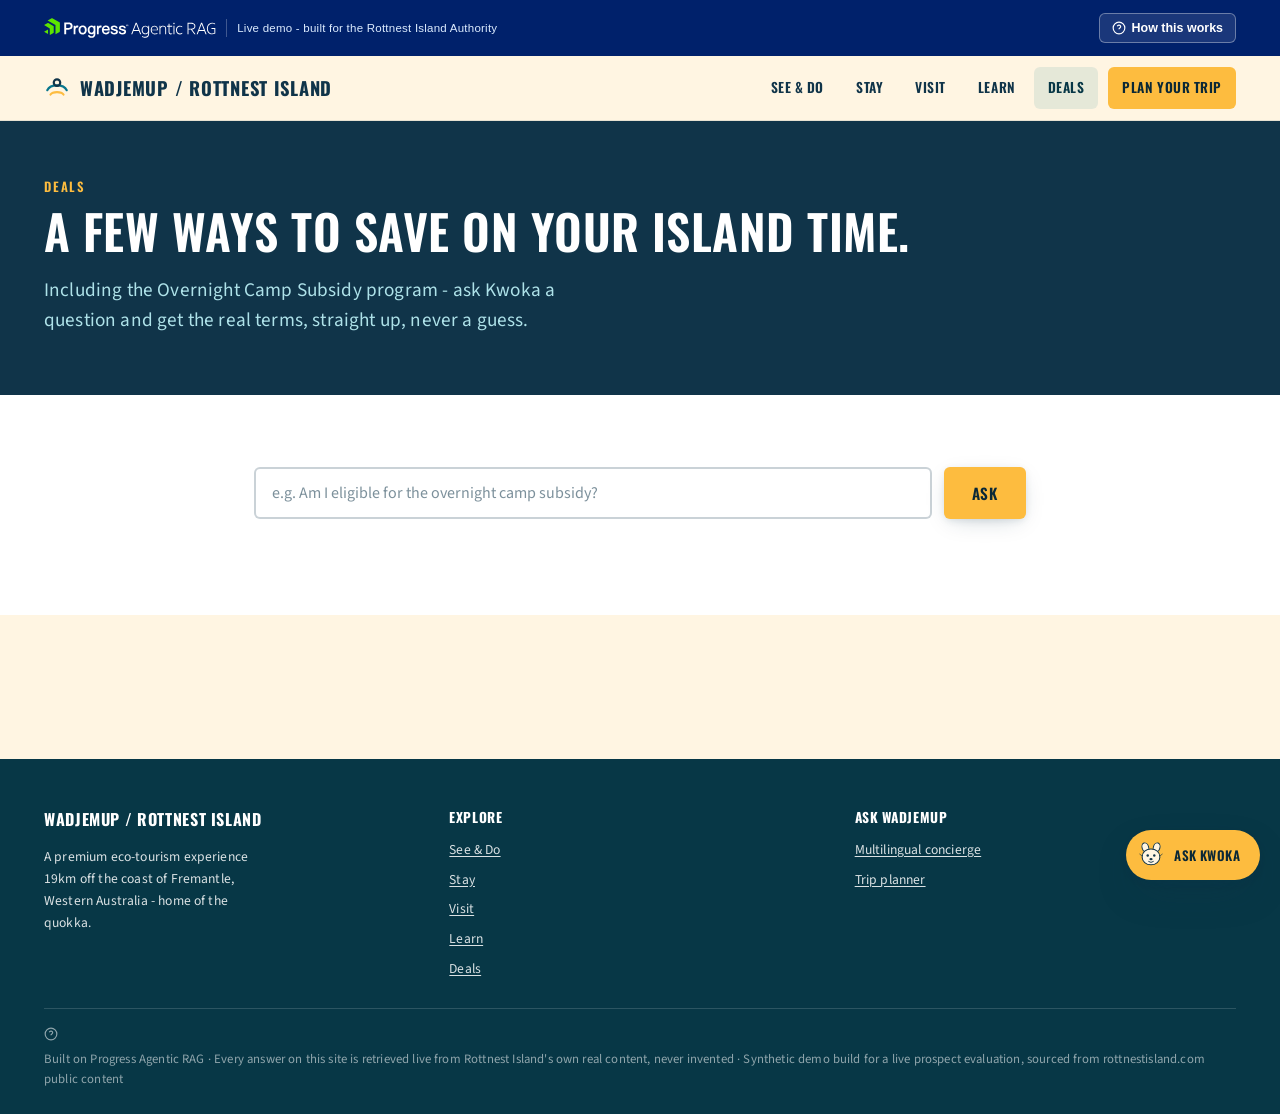
==== commit 3a54455b: "Hard rule 2: replace every em dash/en dash with a spaced hyphen across all customer-facing copy (pag" ====
--- a/static/pages/deals.html
+++ b/static/pages/deals.html
@@ -3,7 +3,7 @@
 <head>
 <meta charset="utf-8" />
 <meta name="viewport" content="width=device-width, initial-scale=1" />
-<title>Deals — Wadjemup / Rottnest Island</title>
+<title>Deals - Wadjemup / Rottnest Island</title>
 <link rel="stylesheet" href="/static/brand/arag-tokens.css" />
 <link rel="stylesheet" href="/static/brand/progress-header.css" />
 <link rel="stylesheet" href="/static/css/rottnest.css" />
@@ -14,7 +14,7 @@
   <div class="rw-container">
     <div class="rw-eyebrow" style="color:#FDBC3F;">Deals</div>
     <h1 class="rw-h1" style="color:white; margin-top:8px;">A few ways to save on your island time.</h1>
-    <p class="rw-lead" style="color:#AEE2E9; max-width:56ch;">Including the Overnight Camp Subsidy program — ask Kwoka a question and get the real terms, straight up, never a guess.</p>
+    <p class="rw-lead" style="color:#AEE2E9; max-width:56ch;">Including the Overnight Camp Subsidy program - ask Kwoka a question and get the real terms, straight up, never a guess.</p>
   </div>
 </section>
 
--- a/static/brand/arag-tokens.css
+++ b/static/brand/arag-tokens.css
@@ -1,5 +1,5 @@
 /* ==========================================================================
-   Progress Agentic RAG — Brand Tokens
+   Progress Agentic RAG - Brand Tokens
    Drop into any demo UI, HTML artifact, or landing page.
    Use the semantic tokens (--arag-*) rather than raw palette values so that
    contrast-safe pairings are preserved automatically.
@@ -27,21 +27,21 @@
 
   /* --- Typography ---
      Progress Sans is TWO fonts. Display leads, Text supports.
-     Arial is the only approved substitute — do not insert Helvetica,
+     Arial is the only approved substitute - do not insert Helvetica,
      Inter, or a system stack as an intermediate fallback.
      Roboto Mono is for code only, never decorative. */
   --arag-font-display: "Progress Sans Display", Arial, sans-serif;
   --arag-font-text:    "Progress Sans Text", Arial, sans-serif;
   --arag-font-mono:    "Roboto Mono", monospace;
 
-  --arag-size-display: 3.5rem;    /* 56px — Display */
-  --arag-size-h1:      2.5rem;    /* 40px — Display */
-  --arag-size-h2:      2rem;      /* 32px — Display */
-  --arag-size-h3:      1.5rem;    /* 24px — Display */
-  --arag-size-lead:    1.25rem;   /* 20px — Text; Display/Text switchover sits here */
-  --arag-size-body-lg: 1.125rem;  /* 18px — Text */
-  --arag-size-body:    1rem;      /* 16px — Text */
-  --arag-size-caption: 0.875rem;  /* 14px — Text */
+  --arag-size-display: 3.5rem;    /* 56px - Display */
+  --arag-size-h1:      2.5rem;    /* 40px - Display */
+  --arag-size-h2:      2rem;      /* 32px - Display */
+  --arag-size-h3:      1.5rem;    /* 24px - Display */
+  --arag-size-lead:    1.25rem;   /* 20px - Text; Display/Text switchover sits here */
+  --arag-size-body-lg: 1.125rem;  /* 18px - Text */
+  --arag-size-body:    1rem;      /* 16px - Text */
+  --arag-size-caption: 0.875rem;  /* 14px - Text */
 
   /* Display tightens as it grows; Text loosens as it shrinks. */
   --arag-track-display: -0.02em;
@@ -66,17 +66,17 @@
   --arag-radius-lg: 12px;
 
   /* ======================================================================
-     SEMANTIC TOKENS — LIGHT SURFACE (default)
+     SEMANTIC TOKENS - LIGHT SURFACE (default)
      Every foreground token below clears WCAG AA on --arag-surface.
      Greens are deliberately absent from text roles: Green P2 is 2.56:1
      on this surface and Green P3 is 1.90:1. Both fail. They are fills only.
      ====================================================================== */
   --arag-surface:          var(--arag-grey-s4);
   --arag-surface-raised:   #FFFFFF;
-  --arag-text:             #000000;                    /* 20.4:1 — type is black by default */
+  --arag-text:             #000000;                    /* 20.4:1 - type is black by default */
   --arag-text-muted:       #3D3D42;
   --arag-heading:          #000000;
-  --arag-link:             var(--arag-blue-p2);        /*  9.55:1 — color as selective accent */
+  --arag-link:             var(--arag-blue-p2);        /*  9.55:1 - color as selective accent */
   --arag-border:           #C9D9EE;
 
   --arag-action-bg:        var(--arag-blue-p2);
@@ -87,7 +87,7 @@
   --arag-action-alt-fg:    var(--arag-blue-p2);
   --arag-action-alt-brd:   var(--arag-blue-p2);
 
-  /* Decorative fills only — never text, never icon strokes, never borders */
+  /* Decorative fills only - never text, never icon strokes, never borders */
   --arag-accent-fill:      var(--arag-green-p3);
   --arag-accent-fill-soft: var(--arag-green-s4);
   --arag-accent-fill-blue: var(--arag-blue-p5);
@@ -104,12 +104,12 @@
 /* ========================================================================
    DARK SURFACE
    Apply to a section wrapper: <section class="arag-dark"> ... </section>
-   This is where the greens earn their contrast — Green P3 is 7.34:1 here.
+   This is where the greens earn their contrast - Green P3 is 7.34:1 here.
    ======================================================================== */
 .arag-dark {
   --arag-surface:          var(--arag-blue-p1);
   --arag-surface-raised:   var(--arag-blue-p1-shade);
-  --arag-text:             #FFFFFF;                    /* 14.69:1 — type is white by default */
+  --arag-text:             #FFFFFF;                    /* 14.69:1 - type is white by default */
   --arag-text-muted:       var(--arag-blue-p5);        /* 12.23:1 */
   --arag-heading:          #FFFFFF;
   --arag-link:             var(--arag-green-s3);       /* 10.44:1 */
@@ -169,7 +169,7 @@
 }
 
 /* Lead paragraph: Text face, Light weight. Do not pair Light with
-   Regular inside the same block — adjacent weights never mix. */
+   Regular inside the same block - adjacent weights never mix. */
 .arag-lead {
   font-family: var(--arag-font-text);
   font-size: var(--arag-size-lead);
@@ -219,7 +219,7 @@
   padding: 1.5rem;
 }
 
-/* Visible focus is required — do not remove without an equivalent replacement */
+/* Visible focus is required - do not remove without an equivalent replacement */
 :focus-visible { outline: 3px solid var(--arag-blue-p3); outline-offset: 2px; }
 
 /* 30° diagonal field, matching the Hex Loop isometric grid.
@@ -241,7 +241,7 @@
 
 /* ========================================================================
    LOGO
-   Official artwork lives in assets/logos/ — reference those files, never
+   Official artwork lives in assets/logos/ - reference those files, never
    redraw the lockup. The symbol green is #5CE500 (Progress corporate),
    NOT an Agentic RAG palette green.
 
@@ -249,7 +249,7 @@
    Clear space equals HALF the height of the Progress symbol: 0.422x the
    horizontal lockup height, 0.213x the stacked lockup height.
    The 75px minimum is the stricter of two conflicting published minimums
-   (product-specific 75px vs. corporate 14px/46px) — use 75px.
+   (product-specific 75px vs. corporate 14px/46px) - use 75px.
    ======================================================================== */
 --arag-logo-min-h: 75px;
 
@@ -270,7 +270,7 @@
 
 /* ========================================================================
    HEX LOOP
-   Official artwork lives in assets/hex-loop/hex-loop-rgb.svg — reference
+   Official artwork lives in assets/hex-loop/hex-loop-rgb.svg - reference
    that file, never draw or approximate the device.
 
    The Hex Loop is ALWAYS cropped, bleeding off an edge of the layout.
@@ -278,7 +278,7 @@
    Crop at the container level, not by editing the SVG.
    ======================================================================== */
 
-/* Generic crop container — overflow hidden, position relative.
+/* Generic crop container - overflow hidden, position relative.
    Place the Hex Loop SVG/img inside with position absolute, then
    shift it so part bleeds off the desired edge. */
 .arag-hex-loop-crop {
@@ -292,7 +292,7 @@
   pointer-events: none;
 }
 
-/* Preset crops — use one of these on the container to position
+/* Preset crops - use one of these on the container to position
    the Hex Loop toward a specific edge. Adjust width/top/left
    in your layout as needed; these are starting points. */
 .arag-hex-loop-crop--right  svg,
--- a/static/brand/progress-header.css
+++ b/static/brand/progress-header.css
@@ -1,4 +1,4 @@
-/* Standing Progress Agentic RAG header (gate 2 / B2, layer 1) — always on top,
+/* Standing Progress Agentic RAG header (gate 2 / B2, layer 1) - always on top,
    every route. Built to progress-arag-branding tokens. Sits above the Rottnest
    Island Authority body experience beneath it. */
 
@@ -72,10 +72,19 @@
   border-radius: 16px;
   max-width: 760px;
   width: 100%;
+  /* The MODAL itself scrolls (not just the overlay behind it) so its own
+     header can be position:sticky against it - real defect found live on
+     mobile, 27 Aug 2026: a ~1168px-tall modal in an 844px viewport scrolled
+     the close-X out of reach entirely, with only click-outside left to
+     close it. */
+  max-height: calc(100vh - 80px);
+  overflow-y: auto;
   box-shadow: 0 30px 80px -20px rgba(0,0,0,0.5);
-  overflow: hidden;
 }
 .arag-reveal-head {
+  position: sticky;
+  top: 0;
+  z-index: 5;
   background: var(--arag-blue-p1);
   color: white;
   padding: 22px 28px;
--- a/static/css/rottnest.css
+++ b/static/css/rottnest.css
@@ -1,7 +1,7 @@
 /* ==========================================================================
-   Rottnest Island Authority — brand design system
+   Rottnest Island Authority - brand design system
    Faithful to rottnestisland.com's real palette/type/mood, rebuilt with our
-   own imagery (no scraped photography/logo). This is the BODY brand — see
+   own imagery (no scraped photography/logo). This is the BODY brand - see
    brand/progress-header.css for the standing Progress Agentic RAG frame that
    sits above it on every route (gate 2 / B2).
    ========================================================================== */
@@ -261,11 +261,11 @@
 .rw-catalog-title { font-family: var(--rw-font-display); font-weight: 600; font-size: 1.05rem; text-transform: none; letter-spacing: 0; color: var(--rw-navy); margin: 0; }
 .rw-catalog-hook { font-size: 0.92rem; color: var(--rw-teal-darker); margin: 0; }
 .rw-catalog-highlights { margin: 4px 0 0; padding: 0; list-style: none; font-size: 0.85rem; color: var(--rw-navy); display: flex; flex-direction: column; gap: 3px; }
-.rw-catalog-highlights li::before { content: '— '; color: var(--rw-orange); }
+.rw-catalog-highlights li::before { content: ' - '; color: var(--rw-orange); }
 .rw-catalog-chips { display: flex; flex-wrap: wrap; gap: 6px; margin-top: 8px; }
 
 /* --- Language dropdown (replaces the old chip row everywhere, GM revision
-   27 Aug 2026 — one switching pattern, not several). Base `.rw-lang-select`
+   27 Aug 2026 - one switching pattern, not several). Base `.rw-lang-select`
    sits on white/light card backgrounds; `.rw-lang-select-dark` is the
    high-contrast variant for navy hero sections and the chat header. Both
    stay well clear of B20's faint-control/faint-text failure. --- */
@@ -295,7 +295,7 @@
 .rw-lang-select-dark option { color: var(--rw-ink); }
 
 /* --- Prominent voice control (GM feedback, 27 Aug 2026: was undiscoverable
-   as a small outline button after the sources — now a filled pill directly
+   as a small outline button after the sources - now a filled pill directly
    under every answer, one tap, impossible to miss). --- */
 .rw-voice-btn-prominent {
   display: inline-flex;
@@ -357,7 +357,22 @@
 .rw-source-tile .rw-source-title { font-size: 0.88rem; font-weight: 600; line-height: 1.3; }
 
 /* --- Highlighted passage on the source viewer (B23) --- */
-.rw-highlight { background: rgba(253, 188, 63, 0.45); border-radius: 3px; padding: 0 2px; scroll-margin-top: 140px; }
+/* A block-level container (not <mark>, deliberately - the extracted passage
+   often contains full paragraphs/headings, and an inline element's own
+   background never paints behind nested block children, a real bug found
+   live 27 Aug 2026: the highlight existed in the DOM with the right computed
+   background-color, but nothing visible painted on screen). */
+.rw-highlight {
+  display: block;
+  background: rgba(253, 188, 63, 0.28);
+  border-left: 4px solid var(--rw-gold);
+  border-radius: 4px;
+  padding: 10px 16px;
+  margin: 4px 0;
+  scroll-margin-top: 140px;
+}
+.rw-highlight p:first-child, .rw-highlight h3:first-child, .rw-highlight h4:first-child, .rw-highlight h5:first-child { margin-top: 0; }
+.rw-highlight p:last-child { margin-bottom: 0; }
 
 /* --- Persona picker (See & Do) --- */
 .rw-persona-row { display: flex; flex-wrap: wrap; gap: 10px; }
@@ -430,6 +445,7 @@
 #rw-chat-fab:hover { background: #ffc85c; transform: translateY(-2px); }
 #rw-chat-fab.rw-chat-fab-open { background: var(--rw-navy); color: white; }
 #rw-chat-fab.rw-chat-fab-hidden { transform: scale(0) translateY(20px); opacity: 0; pointer-events: none; }
+#rw-chat-fab.rw-chat-fab-scrolling { opacity: 0.28; transform: scale(0.82); pointer-events: none; }
 #rw-chat-fab-label { white-space: nowrap; }
 
 .rw-chat-panel {
@@ -491,6 +507,33 @@
   flex-shrink: 0;
 }
 .rw-chat-icon-btn:hover { background: rgba(255,255,255,0.24); }
+/* Persistent Listen (auto-read) toggle - obvious ON state (GM revision,
+   27 Aug 2026: "make the on/off state obvious"), not a subtle tint. */
+#rw-chat-listen-toggle.rw-chat-listen-on {
+  background: var(--rw-gold);
+  color: var(--rw-ink);
+  box-shadow: 0 0 0 2px rgba(253, 188, 63, 0.4);
+}
+#rw-chat-listen-toggle.rw-chat-listen-on:hover { background: #ffc85c; }
+
+/* Genuine follow-up question chips - distinct from the source-citation
+   chips below an answer, and from raw KB titles (GM revision, 27 Aug 2026:
+   real defect - the only "suggestion"-shaped surface was citation tiles
+   showing raw page titles like "Sitemap"; these are separately generated,
+   tourist-phrased QUESTIONS that submit as the next turn on click). */
+.rw-chat-suggestions { display: flex; flex-direction: column; gap: 6px; margin-top: 4px; align-self: flex-start; max-width: 88%; }
+.rw-chat-suggestion-chip {
+  text-align: left;
+  background: white;
+  border: 1.5px solid var(--rw-teal);
+  color: var(--rw-teal-darker);
+  border-radius: 999px;
+  padding: 8px 14px;
+  font-size: 0.82rem;
+  font-weight: 600;
+  cursor: pointer;
+}
+.rw-chat-suggestion-chip:hover { background: var(--rw-teal-pale); }
 
 .rw-chat-messages {
   flex: 1;
@@ -561,9 +604,8 @@
 
 @media (max-width: 640px) {
   #rw-chat-fab-label { display: none; }
-  /* Small, corner-hugging circle (44px — WCAG minimum touch target, no
-     larger) so the smallest possible footprint sits over scrolling content —
-     the same trade-off every persistent chat launcher makes, minimised. */
+  /* Small, corner-hugging circle (44px - WCAG minimum touch target, no
+     larger) so the smallest possible footprint sits over scrolling content - the same trade-off every persistent chat launcher makes, minimised. */
   #rw-chat-fab { padding: 11px; right: 14px; bottom: 14px; }
   .rw-chat-panel {
     right: 0;
